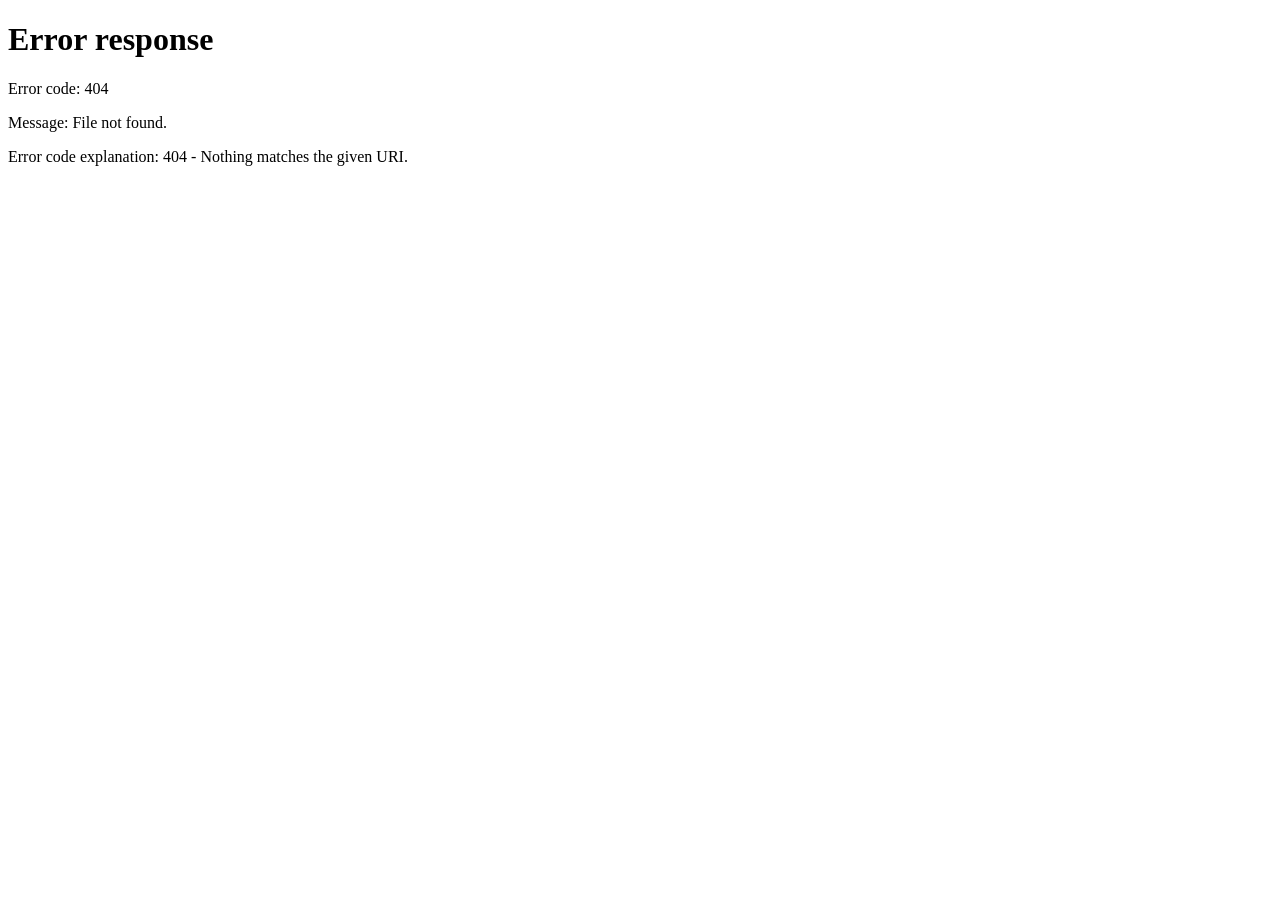
==== index.html @ f303073f "Create index.html" ====
<!DOCTYPE html>
<html>
<head>
    <meta http-equiv="refresh" content="0; url=yourcustomfile.html">
    <link rel="canonical" href="yourcustomfile.html">
</head>
<body>
    <p>If you are not redirected, <a href="rnrstatus.html">click here</a>.</p>
</body>
</html>
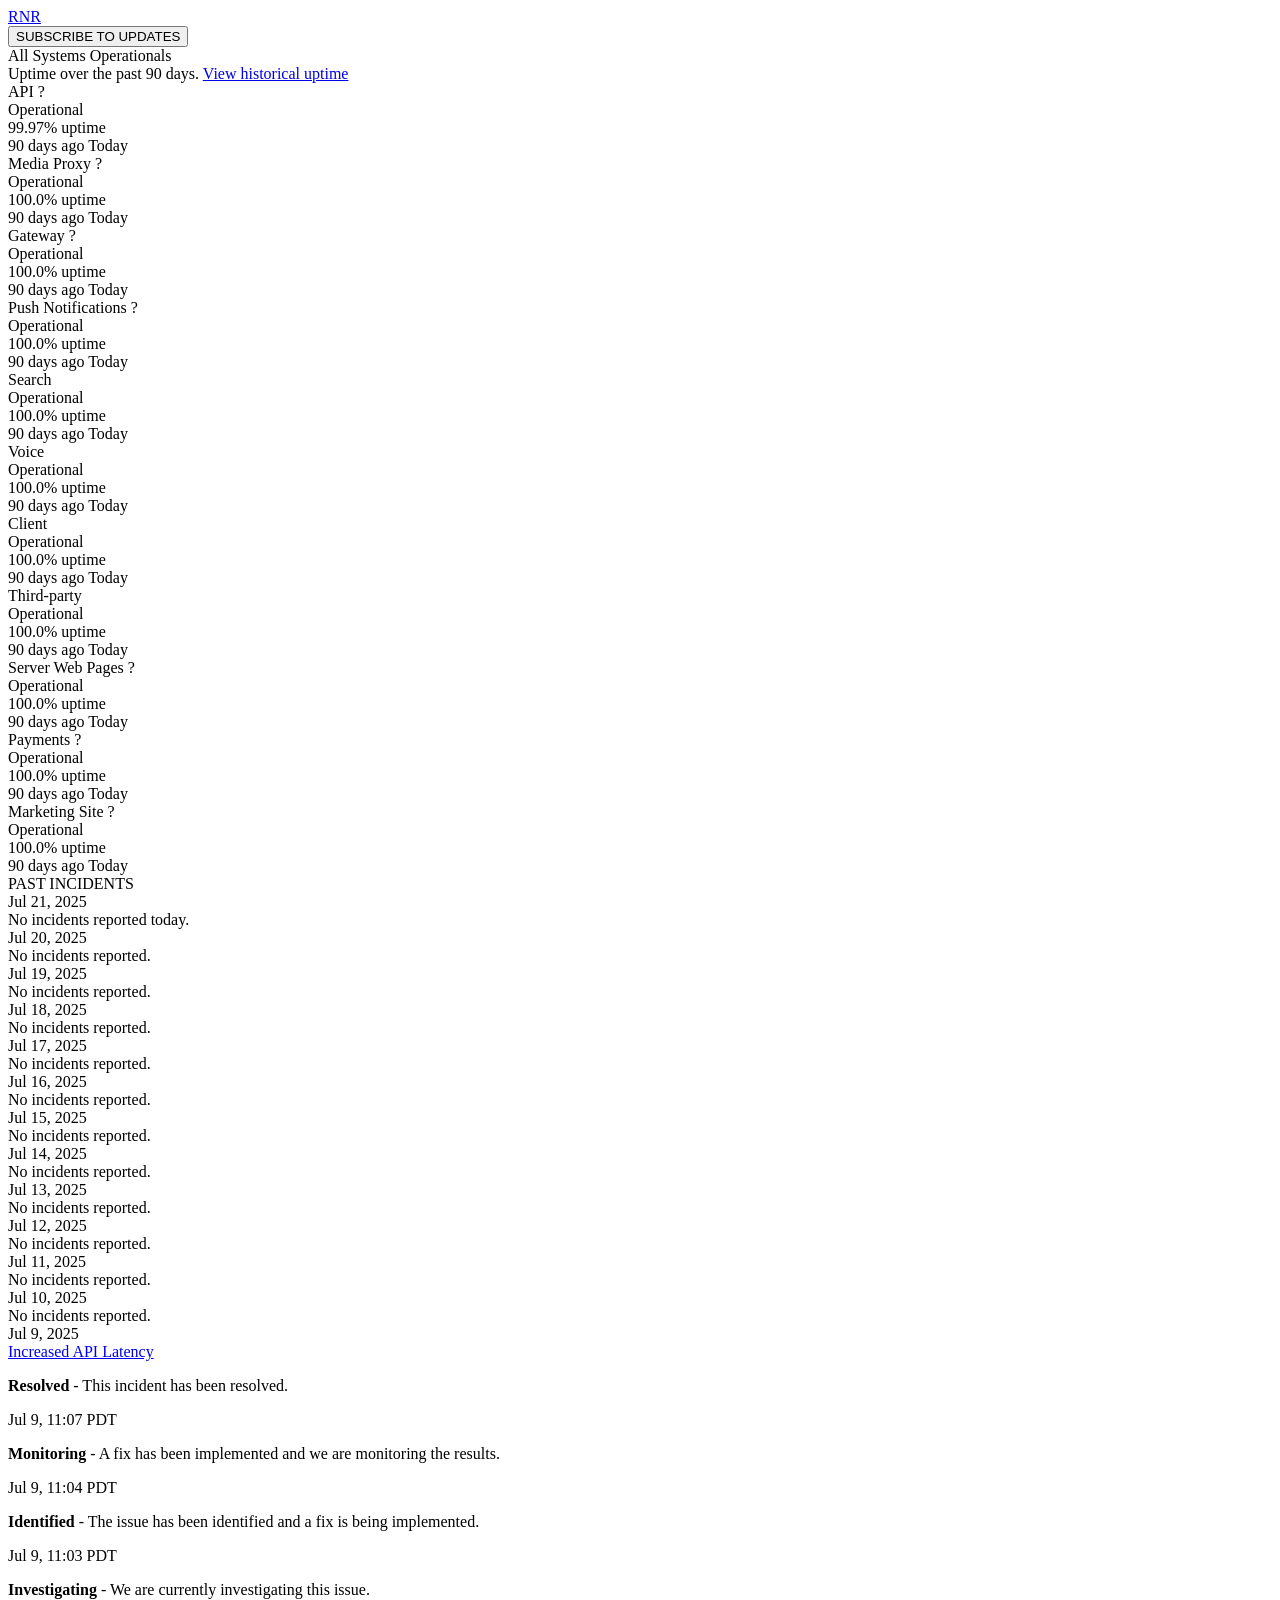
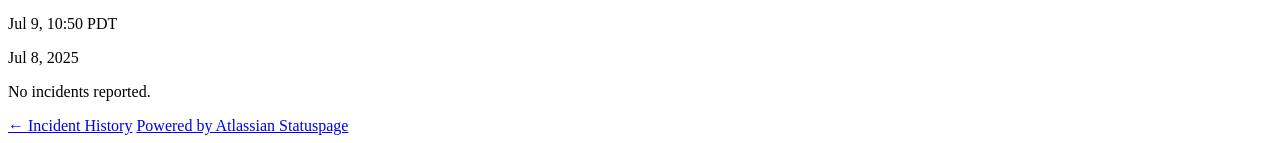
==== commit 5cccd26c: "Update index.html" ====
--- a/index.html
+++ b/index.html
@@ -1,10 +1,208 @@
-<!DOCTYPE html>
 <html>
-<head>
-    <meta http-equiv="refresh" content="0; url=yourcustomfile.html">
-    <link rel="canonical" href="yourcustomfile.html">
-</head>
-<body>
-    <p>If you are not redirected, <a href="rnrstatus.html">click here</a>.</p>
-</body>
+    <head>
+        <title>RNR Status</title>
+        <link rel="stylesheet" href="index.css">
+    </head>
+    
+    <body>
+        <div class="top-title">
+           <a href="https://discord.com/">RNR</a> 
+        </div>
+        <div class="container">
+            <button class="button-1">SUBSCRIBE TO UPDATES</button>
+            <div class="container-operational">All Systems Operationals</div>
+            <div class="header">
+                Uptime over the past 90 days. <a href="#">View historical uptime </a>
+            </div>
+
+        <div class="service-status">
+            <div class="service-title">API <span class="help-icon">?</span></div>
+            <div class="status-indicator operational">Operational</div>
+            <div class="uptime-bar-container" id="api-uptime"></div>
+            <div class="uptime-percentage">99.97% uptime</div>
+            <div class="time-range">
+                <span>90 days ago</span>
+                <span>Today</span>
+            </div>
+        </div>
+        <div class="service-status">
+            <div class="service-title">Media Proxy <span class="help-icon">?</span></div>
+            <div class="status-indicator operational">Operational</div>
+            <div class="uptime-bar-container" id="media-proxy-uptime"></div>
+            <div class="uptime-percentage">100.0% uptime</div>
+            <div class="time-range">
+                <span>90 days ago</span>
+                <span>Today</span>
+            </div>
+        </div>
+
+        <div class="service-status">
+            <div class="service-title">Gateway <span class="help-icon">?</span></div>
+            <div class="status-indicator operational">Operational</div>
+            <div class="uptime-bar-container" id="gateway-uptime"></div>
+            <div class="uptime-percentage">100.0% uptime</div>
+            <div class="time-range">
+                <span>90 days ago</span>
+                <span>Today</span>
+            </div>
+        </div>
+
+        <div class="service-status">
+            <div class="service-title">Push Notifications <span class="help-icon">?</span></div>
+            <div class="status-indicator operational">Operational</div>
+            <div class="uptime-bar-container" id="push-notifications-uptime"></div>
+            <div class="uptime-percentage">100.0% uptime</div>
+            <div class="time-range">
+                <span>90 days ago</span>
+                <span>Today</span>
+            </div>
+        </div>
+
+        <div class="service-status">
+            <div class="service-title">Search</div>
+            <div class="status-indicator operational">Operational</div>
+            <div class="uptime-bar-container" id="search-uptime"></div>
+            <div class="uptime-percentage">100.0% uptime</div>
+            <div class="time-range">
+                <span>90 days ago</span>
+                <span>Today</span>
+            </div>
+        </div>
+
+        <div class="service-status">
+            <div class="service-title">Voice</div>
+            <div class="status-indicator operational">Operational</div>
+            <div class="uptime-bar-container" id="voice-uptime"></div>
+            <div class="uptime-percentage">100.0% uptime</div>
+            <div class="time-range">
+                <span>90 days ago</span>
+                <span>Today</span>
+            </div>
+        </div>
+
+        <div class="service-status">
+            <div class="service-title">Client</div>
+            <div class="status-indicator operational">Operational</div>
+            <div class="uptime-bar-container" id="client-uptime"></div>
+            <div class="uptime-percentage">100.0% uptime</div>
+            <div class="time-range">
+                <span>90 days ago</span>
+                <span>Today</span>
+            </div>
+        </div>
+
+        <div class="service-status">
+            <div class="service-title">Third-party</div>
+            <div class="status-indicator operational">Operational</div>
+            <div class="uptime-bar-container" id="third-party-uptime"></div>
+            <div class="uptime-percentage">100.0% uptime</div>
+            <div class="time-range">
+                <span>90 days ago</span>
+                <span>Today</span>
+            </div>
+        </div>
+
+        <div class="service-status">
+            <div class="service-title">Server Web Pages <span class="help-icon">?</span></div>
+            <div class="status-indicator operational">Operational</div>
+            <div class="uptime-bar-container" id="server-web-pages-uptime"></div>
+            <div class="uptime-percentage">100.0% uptime</div>
+            <div class="time-range">
+                <span>90 days ago</span>
+                <span>Today</span>
+            </div>
+        </div>
+
+        <div class="service-status">
+            <div class="service-title">Payments <span class="help-icon">?</span></div>
+            <div class="status-indicator operational">Operational</div>
+            <div class="uptime-bar-container" id="payment-uptime"></div>
+            <div class="uptime-percentage">100.0% uptime</div>
+            <div class="time-range">
+                <span>90 days ago</span>
+                <span>Today</span>
+            </div>
+        </div>
+
+        
+        <div class="service-status">
+            <div class="service-title">Marketing Site <span class="help-icon">?</span></div>
+            <div class="status-indicator operational">Operational</div>
+            <div class="uptime-bar-container" id="marketing-site-uptime"></div>
+            <div class="uptime-percentage">100.0% uptime</div>
+            <div class="time-range">
+                <span>90 days ago</span>
+                <span>Today</span>
+            </div>
+        </div>
+        <div class="incidents">PAST INCIDENTS</div>
+        <div class="incident-date">Jul 21, 2025</div>
+        <div class="incident-report">No incidents reported today.</div>
+
+        <div class="incident-date">Jul 20, 2025</div>
+        <div class="incident-report">No incidents reported. </div>
+
+        <div class="incident-date">Jul 19, 2025</div>
+        <div class="incident-report">No incidents reported. </div>
+
+        <div class="incident-date">Jul 18, 2025</div>
+        <div class="incident-report">No incidents reported. </div>
+
+        <div class="incident-date">Jul 17, 2025</div>
+        <div class="incident-report">No incidents reported. </div>
+
+        <div class="incident-date">Jul 16, 2025</div>
+        <div class="incident-report">No incidents reported. </div>
+
+        <div class="incident-date">Jul 15, 2025</div>
+        <div class="incident-report">No incidents reported. </div>
+
+        <div class="incident-date">Jul 14, 2025</div>
+        <div class="incident-report">No incidents reported. </div>
+
+        <div class="incident-date">Jul 13, 2025</div>
+        <div class="incident-report">No incidents reported. </div>
+
+        <div class="incident-date">Jul 12, 2025</div>
+        <div class="incident-report">No incidents reported. </div>
+
+        <div class="incident-date">Jul 11, 2025</div>
+        <div class="incident-report">No incidents reported. </div>
+
+        <div class="incident-date">Jul 10, 2025</div>
+        <div class="incident-report">No incidents reported. </div>
+
+        <div class="incident-date">Jul 9, 2025</div>
+        
+        <a class="increased-api" href="./html2/increasedapi.html">Increased API Latency</a>
+            <div class="incident-status">
+                <p><strong>Resolved</strong> - This incident has been resolved.</p>
+                <p class="timestamp">Jul 9, 11:07 PDT</p>
+            </div>
+            <div class="incident-status">
+                <p><strong>Monitoring</strong> - A fix has been implemented and we are monitoring the results.</p>
+                <p class="timestamp">Jul 9, 11:04 PDT</p>
+            </div>
+            <div class="incident-status">
+                <p><strong>Identified</strong> - The issue has been identified and a fix is being implemented.</p>
+                <p class="timestamp">Jul 9, 11:03 PDT</p>
+            </div>
+            <div class="incident-status">
+                <p><strong>Investigating</strong> - We are currently investigating this issue.</p>
+                <p class="timestamp">Jul 9, 10:50 PDT</p>
+            </div>
+            <div class="incident-date">Jul 8, 2025</div>
+
+        <div class="incident-section">
+            <p>No incidents reported.</p>
+        </div>
+        <div class="footer">
+            <a href="#" class="back-link">&larr; Incident History</a>
+            <a class="powered-by" href="https://www.atlassian.com/software/statuspage" target="_blank">Powered by Atlassian Statuspage</a>
+        </div>
+        
+
+        <script src="index.js"></script>
+    </div>   
+    </body> 
 </html>
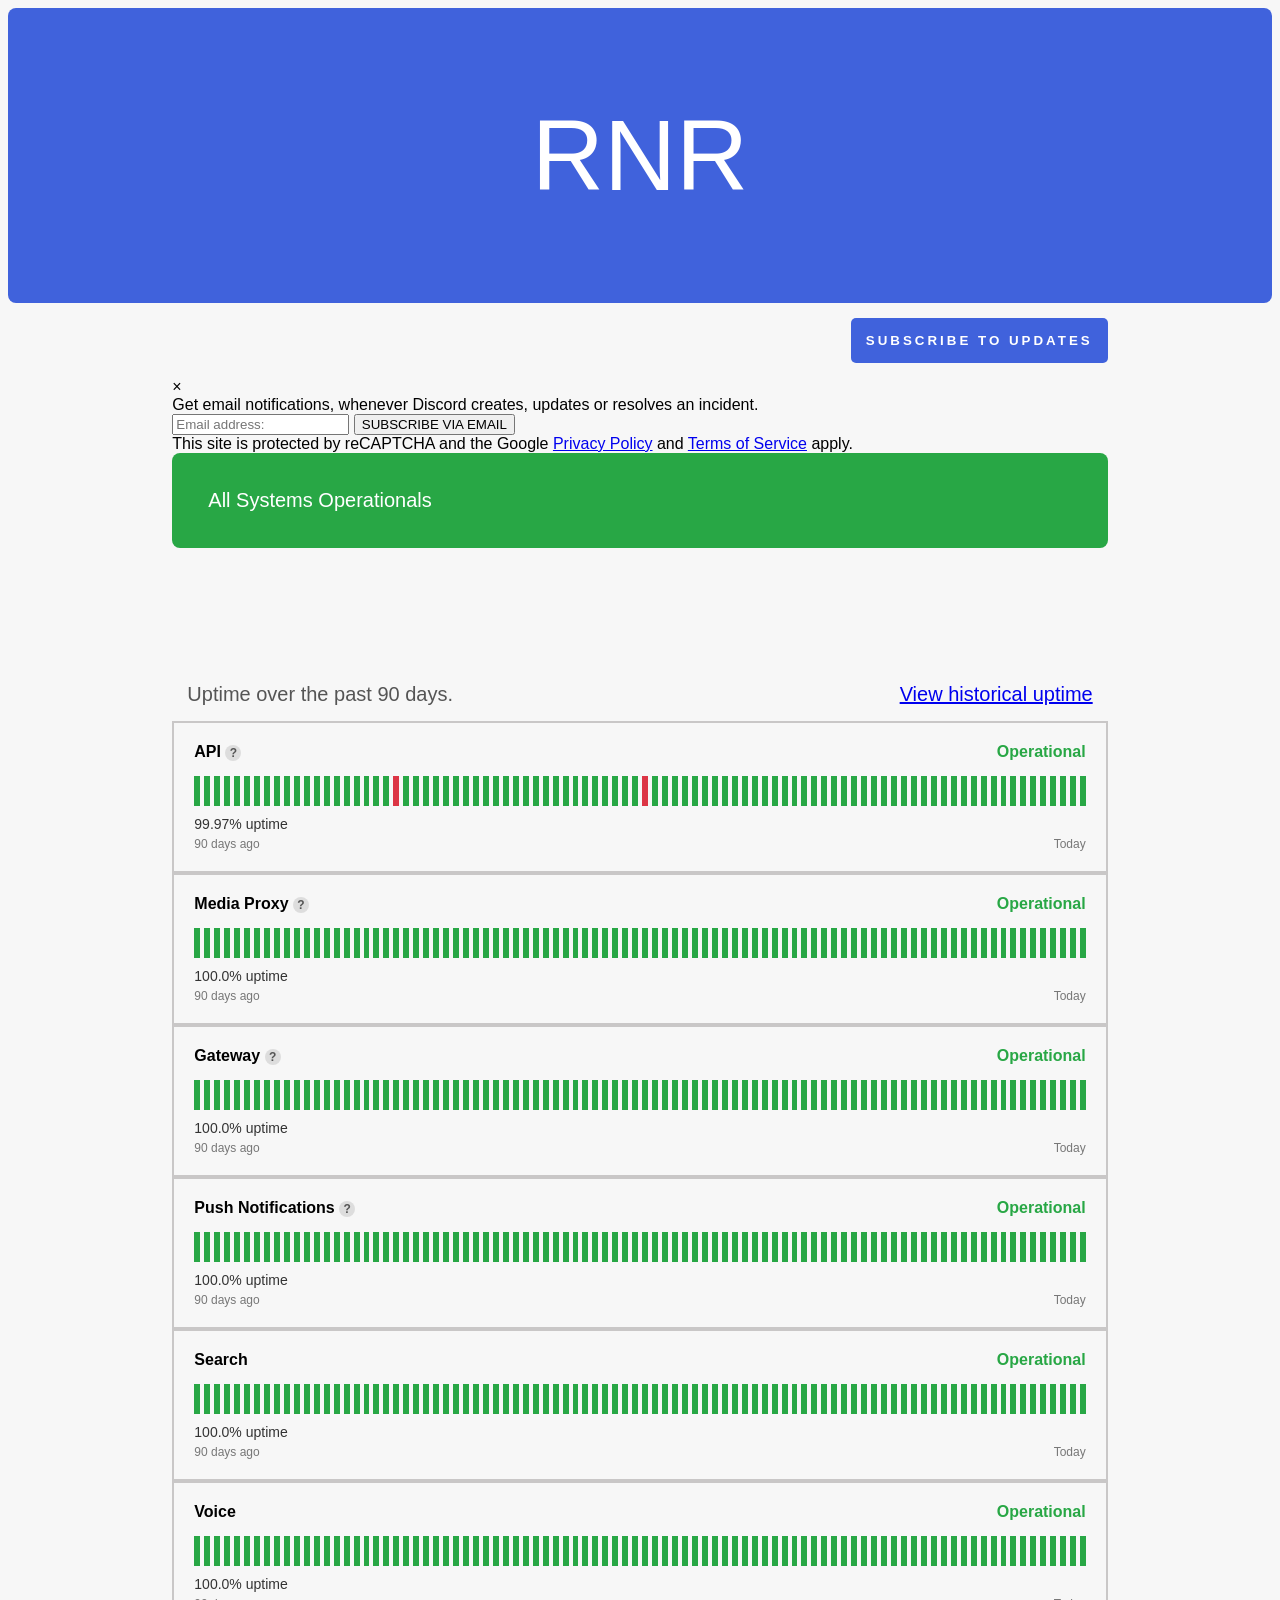
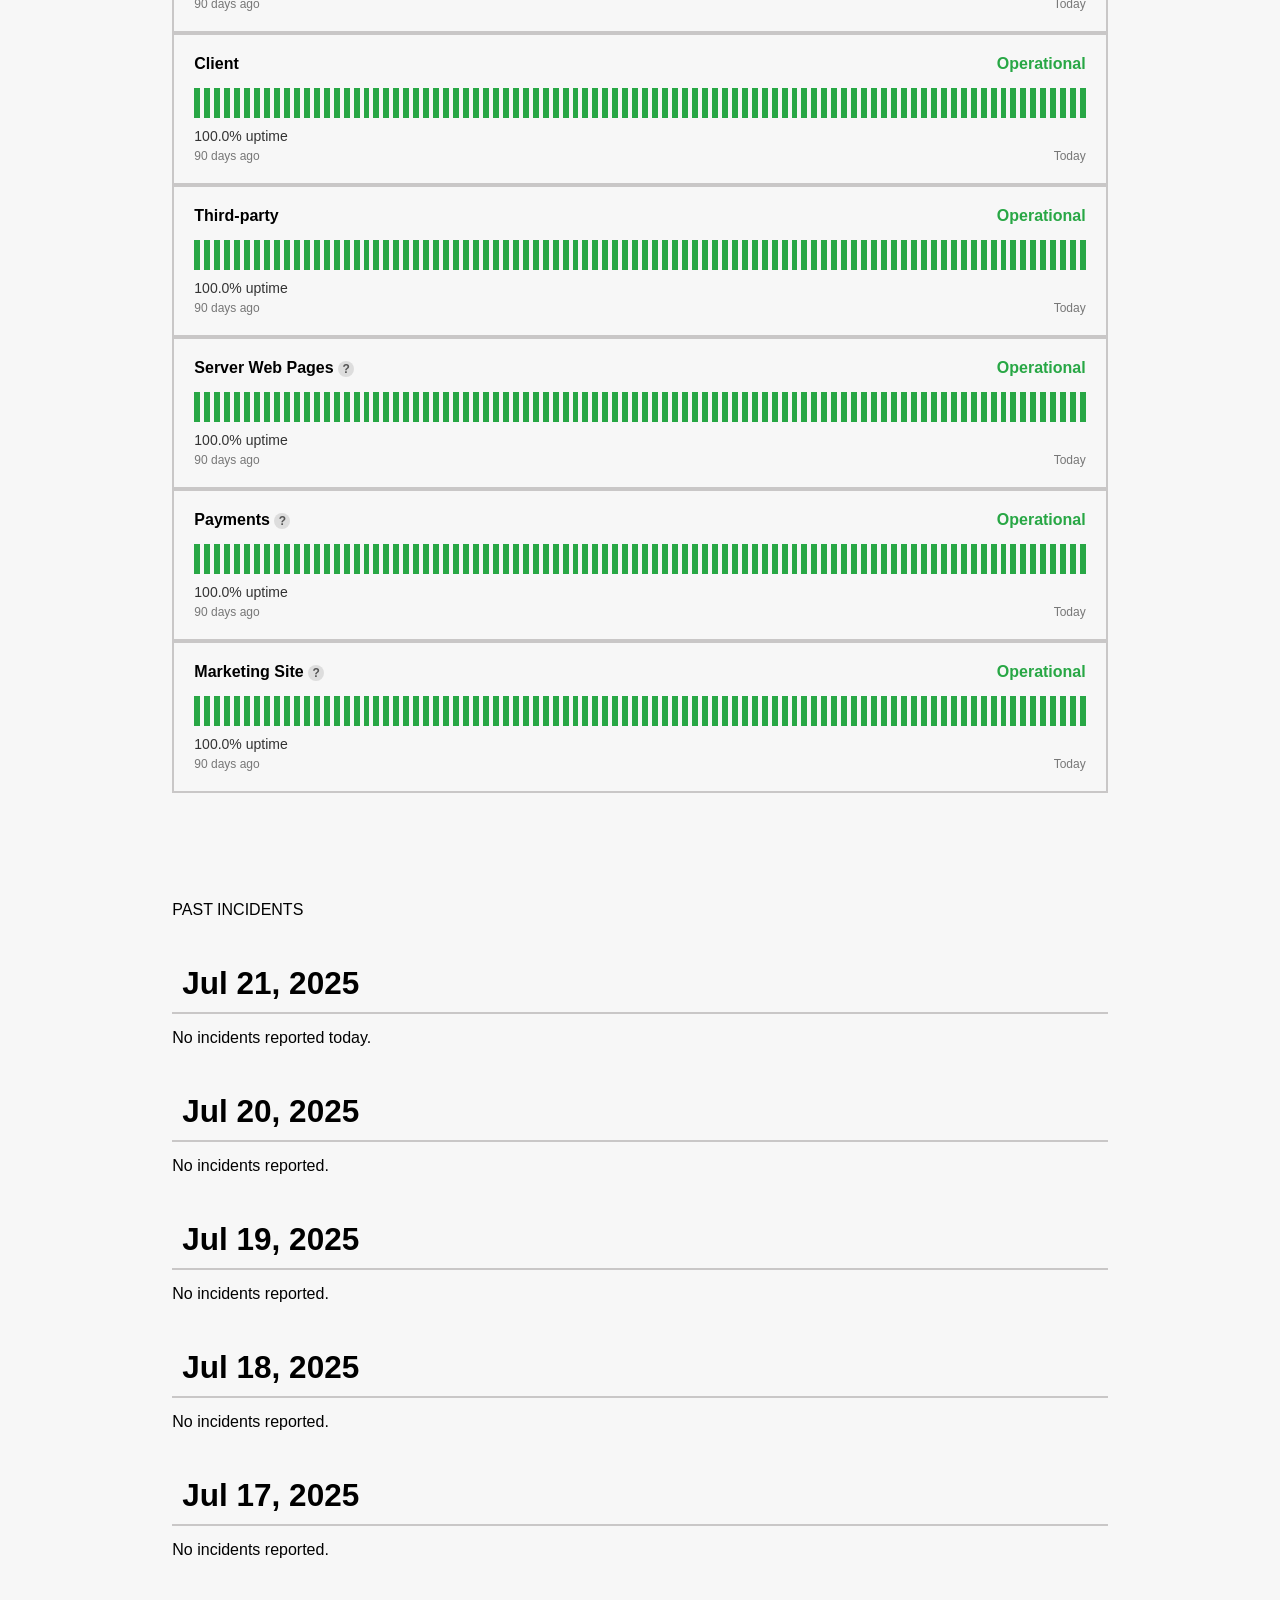
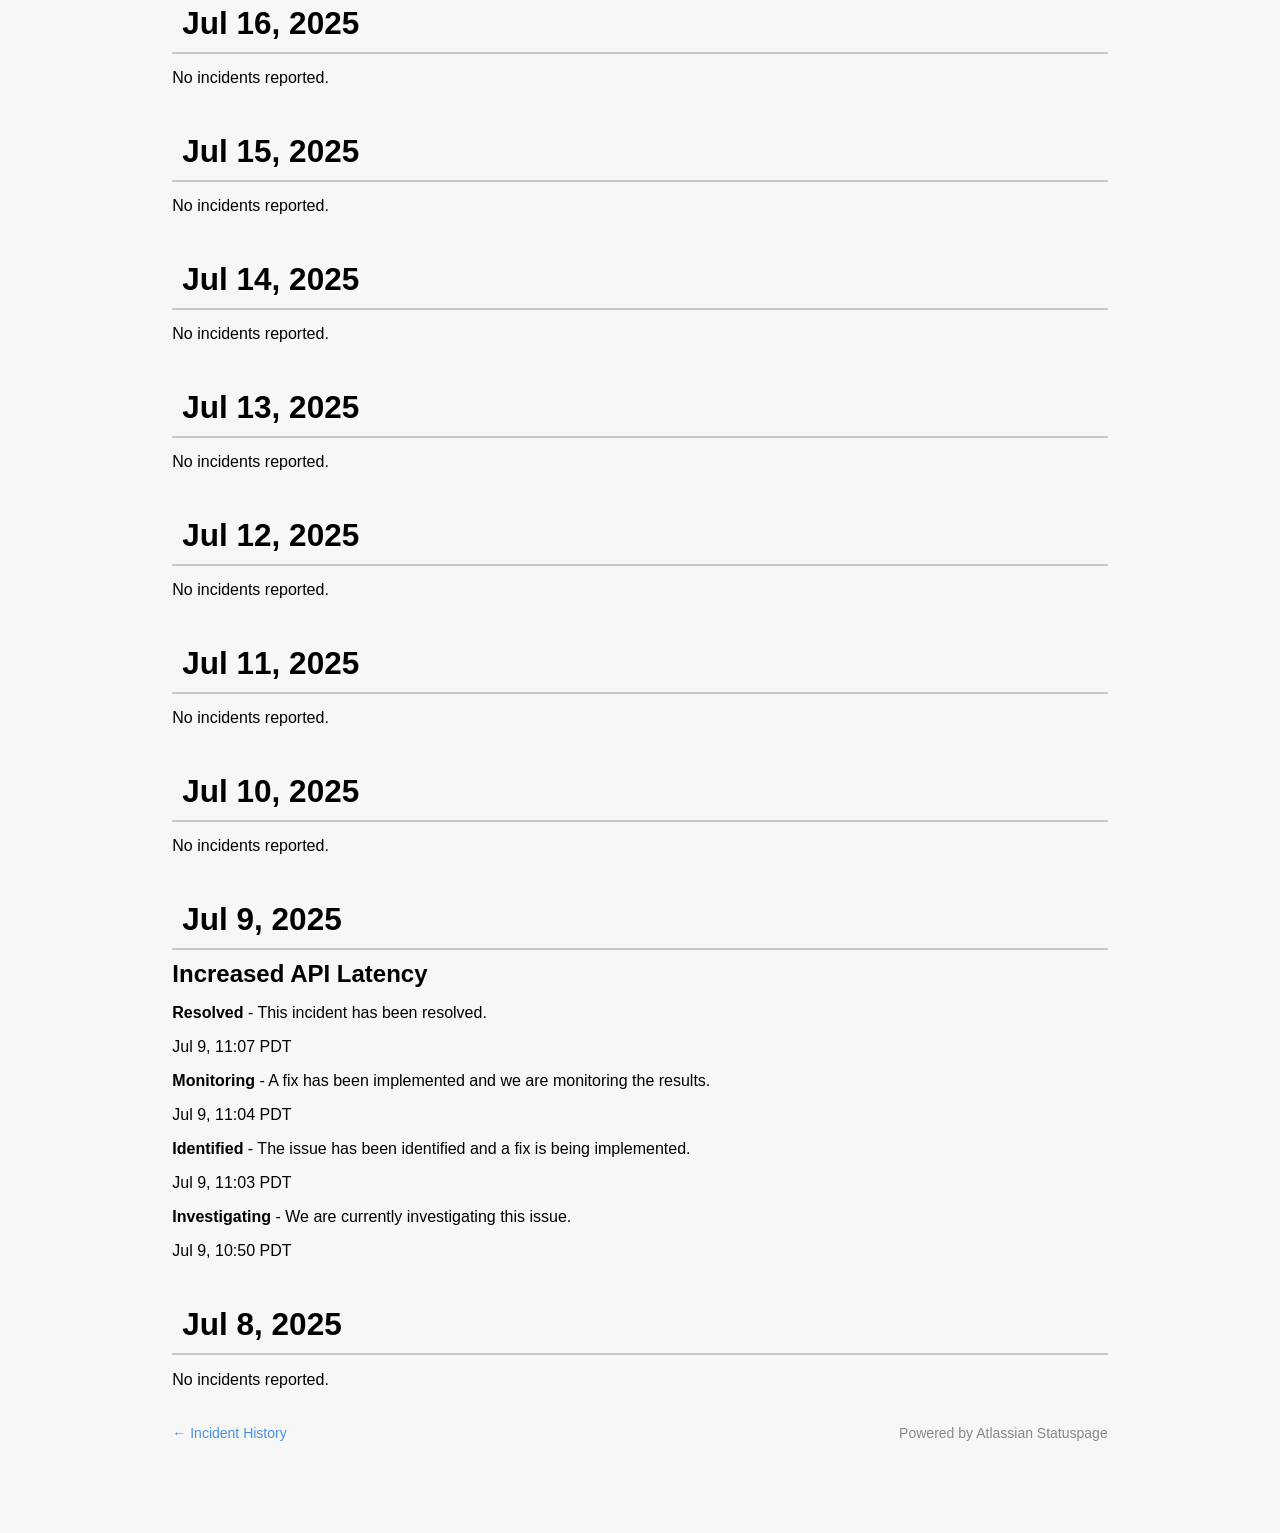
==== commit c40bd166: "Update index.html" ====
--- a/index.html
+++ b/index.html
@@ -9,7 +9,29 @@
            <a href="https://discord.com/">RNR</a> 
         </div>
         <div class="container">
-            <button class="button-1">SUBSCRIBE TO UPDATES</button>
+            <button id="subscribeBtn" class="button-1">SUBSCRIBE TO UPDATES</button>
+
+            <div id="subscribePopup" class="popup-container">
+                <div class="popup-content">
+                    <span class="close-btn">&times;</span>
+                    <div class="popup-header">
+                        Get email notifications, whenever Discord creates, updates or resolves an incident.
+                    </div>
+                    <div class="popup-form">
+                        <input type="email" placeholder="Email address:" required>
+                        <button class="subscribe-email-btn">SUBSCRIBE VIA EMAIL</button>
+                    </div>
+                    <div class="recaptcha-text">
+                        This site is protected by reCAPTCHA and the Google <a href="#">Privacy Policy</a> and <a href="#">Terms of Service</a> apply.
+                    </div>
+                </div>
+            </div>
+
+            <div id="tooltip" class="tooltip">
+                <div class="tooltip-date"></div>
+                <div class="tooltip-status"></div>
+            </div>
+
             <div class="container-operational">All Systems Operationals</div>
             <div class="header">
                 Uptime over the past 90 days. <a href="#">View historical uptime </a>
@@ -203,6 +225,6 @@
         
 
         <script src="index.js"></script>
-    </div>   
+    </div>    
     </body> 
 </html>
--- a/index.css
+++ b/index.css
@@ -0,0 +1,182 @@
+body{
+    font-family: 'Inter', sans-serif;
+    background-color: #f7f7f7; 
+}
+
+.top-title{
+    background-color:rgb(64, 98, 220);
+    border-radius:8px;
+    text-align: center;
+    font-size:100px;
+    padding:10vb;
+    margin-bottom: 8px;
+}
+
+.top-title a{
+    cursor: pointer;
+    text-decoration:none;
+    color: white;
+}
+
+.button-1{
+    display: block;
+    margin-left: auto;
+    margin-bottom: 15px;
+    color: white;
+    letter-spacing: 3px;
+    font-weight: 700;
+    background-color: rgb(64, 98, 220);
+    padding: 15px;
+    border-radius: 5px;
+    border: none;
+}
+
+.button-1:hover{
+    cursor:pointer;
+    background-color: rgb(70, 105, 231);
+}
+
+.container{
+    margin-top:15px;
+    margin-left: 13%;
+    margin-right: 13%;
+}
+
+.container-operational{
+    color:white;
+    font-size: 20px;
+    background-color:#28a745;
+    padding:4vb;
+    border-radius: 8px;
+}
+
+.header{
+    display: flex; 
+    justify-content: space-between; 
+    align-items: center;
+    margin:15vb 15px 15px 15px;
+    font-size: 20px;
+    color: #555;
+}
+
+.service-status {
+    border: 2px solid #c9c7c7;
+    padding: 20px;
+}
+
+.service-title {
+    font-weight: bold;
+    font-size: 16px;
+    display: inline-block;
+    margin-right: 10px;
+}
+
+.help-icon {
+    display: inline-flex;
+    justify-content: center;
+    align-items: center;
+    width: 16px;
+    height: 16px;
+    border-radius: 50%;
+    background-color: #ddd;
+    color: #555;
+    font-size: 12px;
+    cursor: help;
+}
+
+.status-indicator {
+    float: right;
+    font-size: 16px;
+    font-weight: bold;
+    color:#28a745;
+}
+
+.uptime-day {
+    flex-grow: 1;
+    background-color: #28a745;
+    margin-right: 4px;
+}
+
+.uptime-day:last-child {
+    margin-right: 0;
+}
+
+.uptime-day.down {
+    background-color: #dc3545;
+}
+
+.uptime-bar-container {
+    width: 100%;
+    height: 30px;
+    display: flex;
+    margin-top: 15px;
+    margin-bottom: 10px;
+    overflow: hidden;
+}
+
+.uptime-percentage {
+    font-size: 14px;
+    color: #333;
+    margin-bottom: 5px;
+}
+
+.time-range {
+    display: flex;
+    justify-content: space-between;
+    font-size: 12px;
+    color: #777;
+}
+
+.incidents{
+    margin-top:12vb;
+}
+
+.incident-date{
+    margin-top:4vb;
+    font-weight:550;
+    font-size: 3.5vb;
+    padding:10px;
+    border-bottom: 2px solid #c9c7c7;
+    margin-bottom: 10px;
+}
+
+.incident-report{
+    margin-top: 15px;
+}
+
+.increased-api {
+    font-size: 24px;
+    margin-top: 0;
+    margin-bottom: 20px;
+    font-weight: 600;
+    text-decoration: none;
+    color:black;
+}
+
+.footer {
+    display: flex;
+    justify-content: space-between;
+    padding: 20px 0;
+    font-size: 14px;
+    color: #888;
+    margin-bottom: 8vb;
+}
+
+.back-link {
+    color: #4a90e2;
+    text-decoration: none;
+    font-weight: 500;
+}
+
+.back-link:hover {
+    text-decoration: underline;
+}
+
+.powered-by {
+    color: #888;
+    text-decoration: none;
+}
+
+.powered-by:hover {
+    color: #4a90e2;
+}
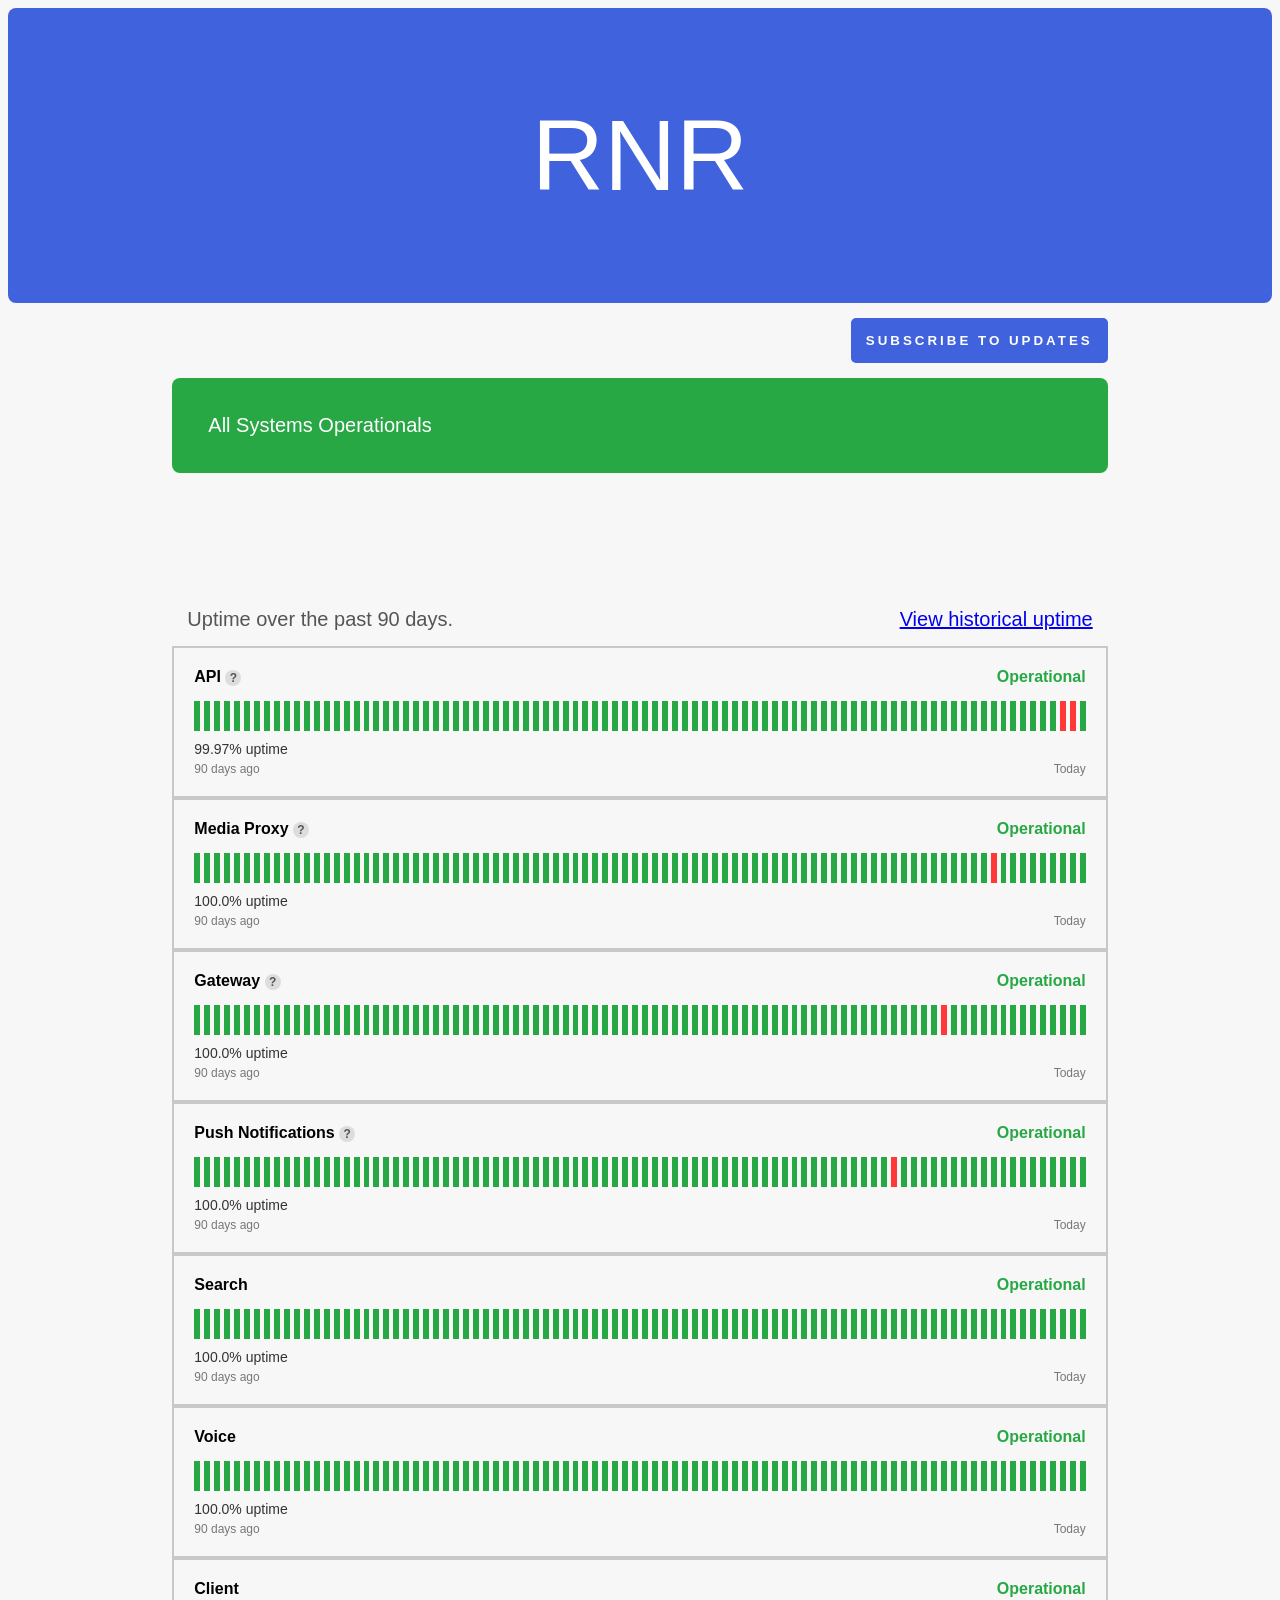
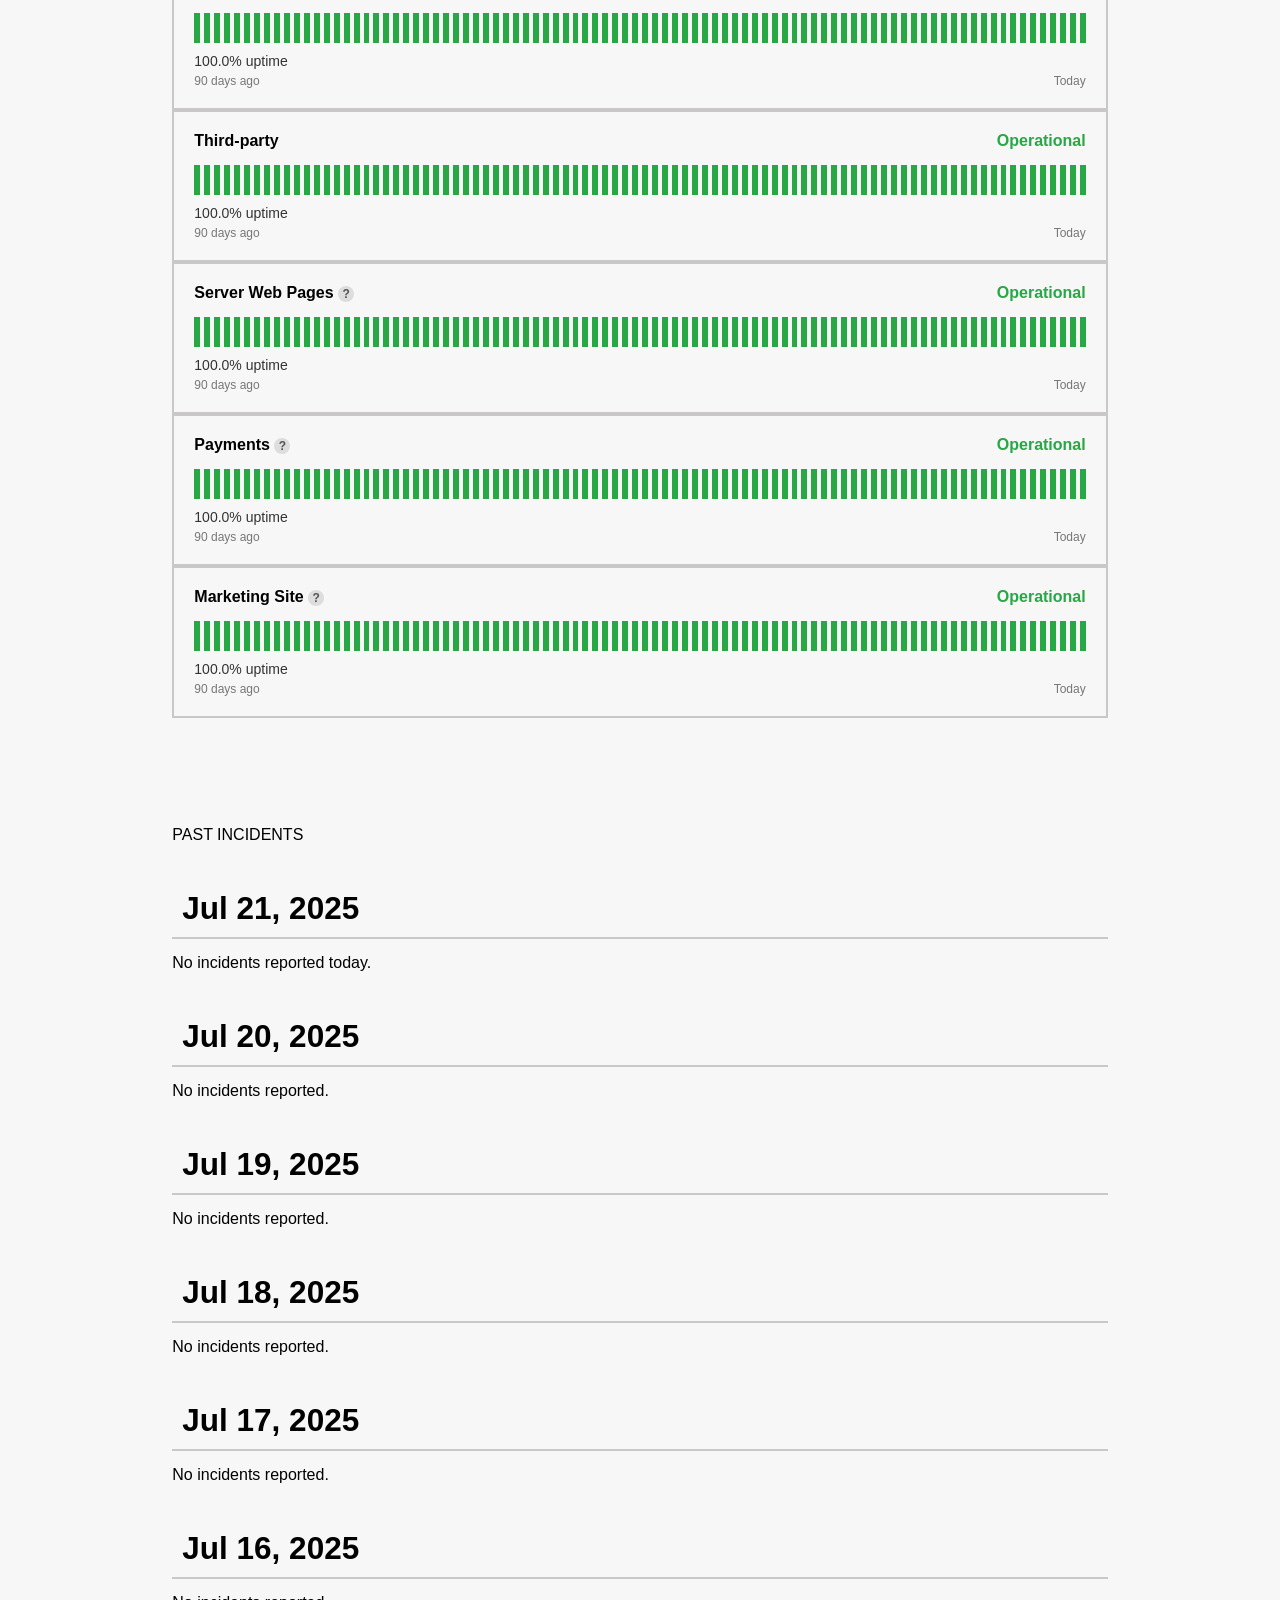
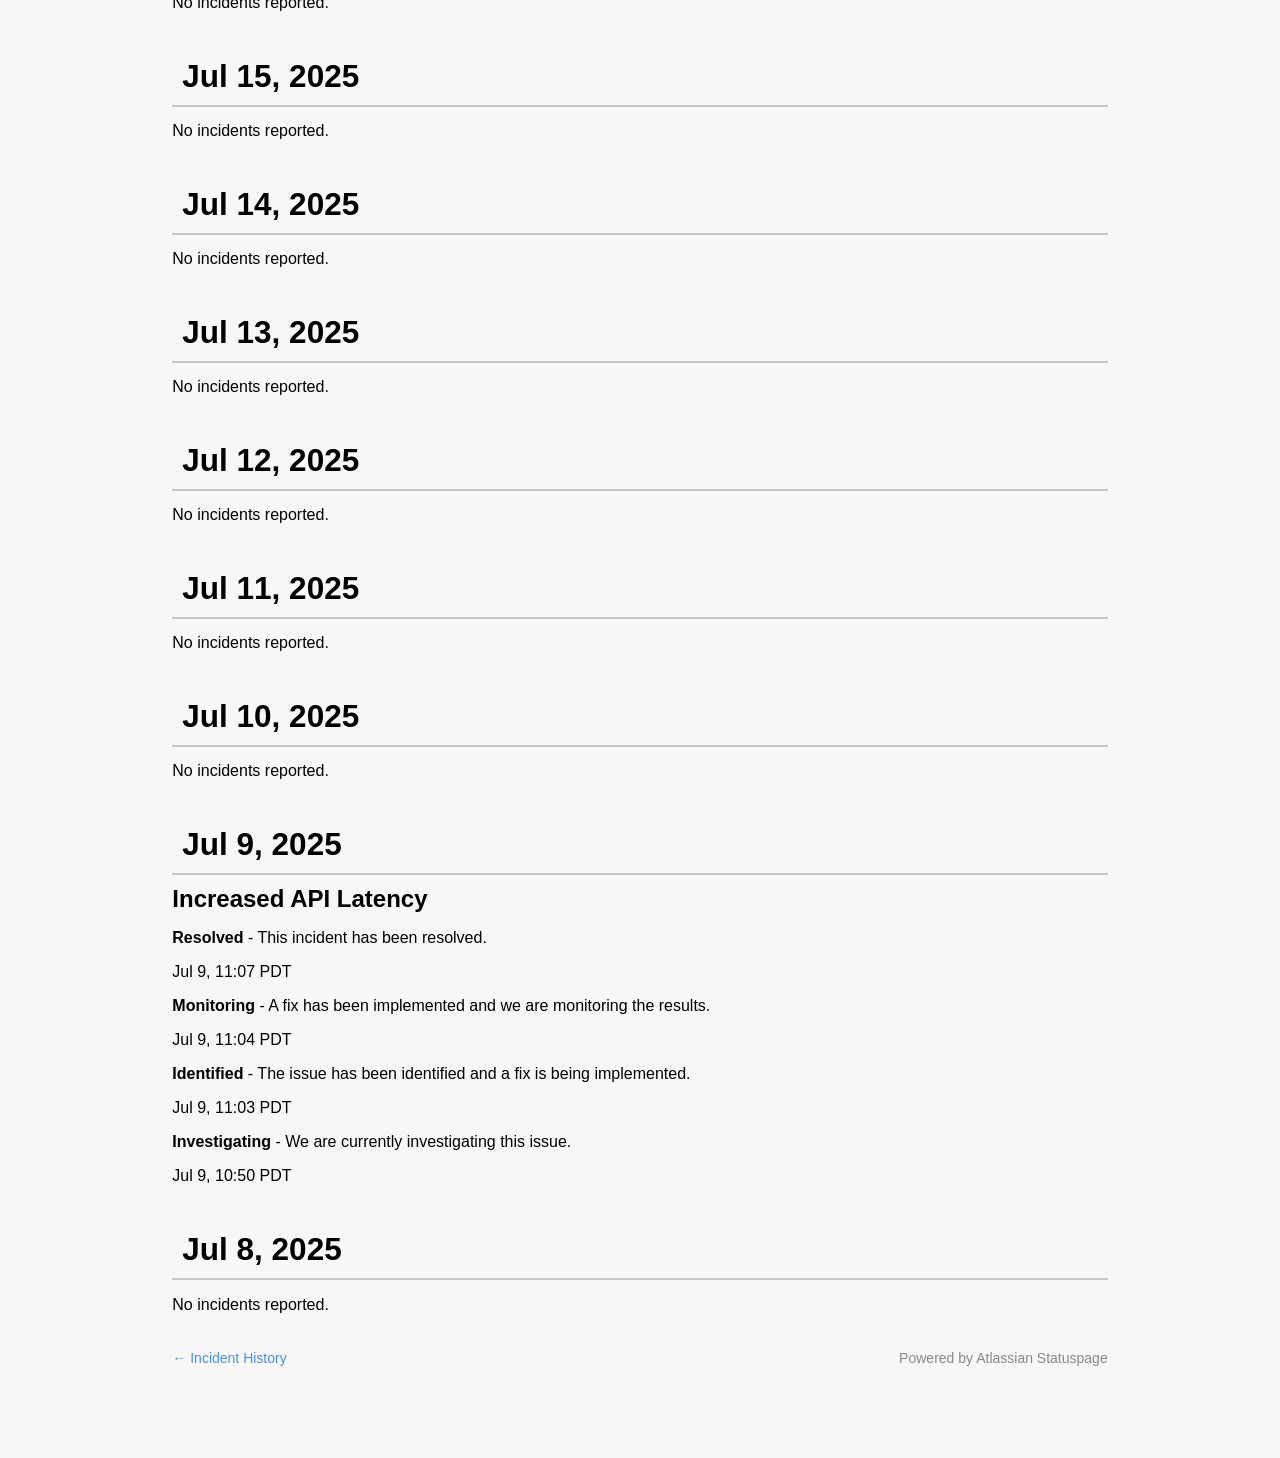
==== commit d89de4e3: "Update index.html" ====
--- a/index.html
+++ b/index.html
@@ -2,6 +2,7 @@
     <head>
         <title>RNR Status</title>
         <link rel="stylesheet" href="index.css">
+        <meta name="viewport" content="width=device-width, initial-scale=1.0">
     </head>
     
     <body>
--- a/index.css
+++ b/index.css
@@ -18,7 +18,7 @@
     color: white;
 }
 
-.button-1{
+#subscribeBtn{
     display: block;
     margin-left: auto;
     margin-bottom: 15px;
@@ -31,7 +31,7 @@
     border: none;
 }
 
-.button-1:hover{
+#subscribeBtn:hover{
     cursor:pointer;
     background-color: rgb(70, 105, 231);
 }
@@ -95,6 +95,7 @@
     flex-grow: 1;
     background-color: #28a745;
     margin-right: 4px;
+    position: relative;
 }
 
 .uptime-day:last-child {
@@ -180,3 +181,174 @@
 .powered-by:hover {
     color: #4a90e2;
 }
+
+.popup-container {
+    display: none;
+    position: absolute;
+    right: 13%;
+    top: 20px;
+    z-index: 1000;
+}
+
+.popup-content {
+    background-color: #fff;
+    border-radius: 8px;
+    box-shadow: 0 4px 12px rgba(0, 0, 0, 0.15);
+    padding: 20px;
+    width: 320px;
+    box-sizing: border-box;
+    font-family: 'Inter', sans-serif;
+    position: relative;
+}
+
+.close-btn {
+    position: absolute;
+    top: 10px;
+    right: 15px;
+    font-size: 24px;
+    font-weight: 300;
+    color: #888;
+    cursor: pointer;
+}
+
+.popup-header {
+    font-size: 14px;
+    color: #4f5660;
+    margin-bottom: 20px;
+    line-height: 1.4;
+}
+
+.popup-form input {
+    width: 100%;
+    padding: 10px;
+    margin-bottom: 15px;
+    border: 1px solid #ddd;
+    border-radius: 4px;
+    box-sizing: border-box;
+    font-size: 14px;
+    color: #4f5660;
+}
+
+.subscribe-email-btn {
+    background-color: #5865F2;
+    color: white;
+    font-size: 14px;
+    font-weight: 600;
+    width: 100%;
+    padding: 12px;
+    border: none;
+    border-radius: 4px;
+    cursor: pointer;
+    box-shadow: 0 2px 4px rgba(0, 0, 0, 0.1);
+}
+
+.recaptcha-text {
+    font-size: 12px;
+    color: #8e9297;
+    text-align: center;
+    margin-top: 15px;
+}
+
+.recaptcha-text a {
+    color: #5865F2;
+    text-decoration: none;
+}
+
+.tooltip {
+    display: none;
+    position: absolute;
+    background-color: white;
+    border: 1px solid #ccc;
+    box-shadow: 0 2px 8px rgba(0,0,0,0.15);
+    padding: 10px;
+    border-radius: 4px;
+    z-index: 2000;
+    pointer-events: none;
+    font-size: 14px;
+    line-height: 1.4;
+}
+
+.tooltip-date {
+    font-weight: bold;
+    margin-bottom: 5px;
+}
+
+.uptime-day.down {
+    background-color: #ff3838;
+}
+
+.uptime-day.down:hover {
+    background-color: #ff5e5e;
+}
+
+.tooltip-status {
+    color: #555;
+}
+
+.uptime-day {
+    cursor: pointer;
+}
+
+@media (max-width: 768px) {
+    .container {
+        margin-left: 5%;
+        margin-right: 5%;
+    }
+
+    .top-title {
+        font-size: 50px;
+        padding: 5vb;
+    }
+    
+    .button-1 {
+        font-size: 12px;
+        padding: 10px;
+    }
+
+    .header {
+        flex-direction: column;
+        align-items: flex-start;
+        margin: 5vb 0;
+        font-size: 16px;
+    }
+
+    .uptime-bar-container {
+        height: 20px;
+    }
+    
+    .service-status {
+        padding: 15px;
+    }
+
+    .status-indicator {
+        font-size: 14px;
+    }
+
+    .incidents,
+    .incident-date {
+        font-size: 2.5vb;
+    }
+    
+    .uptime-percentage,
+    .time-range {
+        font-size: 10px;
+    }
+    
+    .popup-container {
+        right: 5%;
+        left: 5%;
+        width: auto;
+    }
+
+    .popup-content {
+        width: 90%;
+        margin: auto;
+        padding: 15px;
+    }
+    
+    .footer {
+        flex-direction: column;
+        align-items: center;
+        gap: 10px;
+    }
+}
